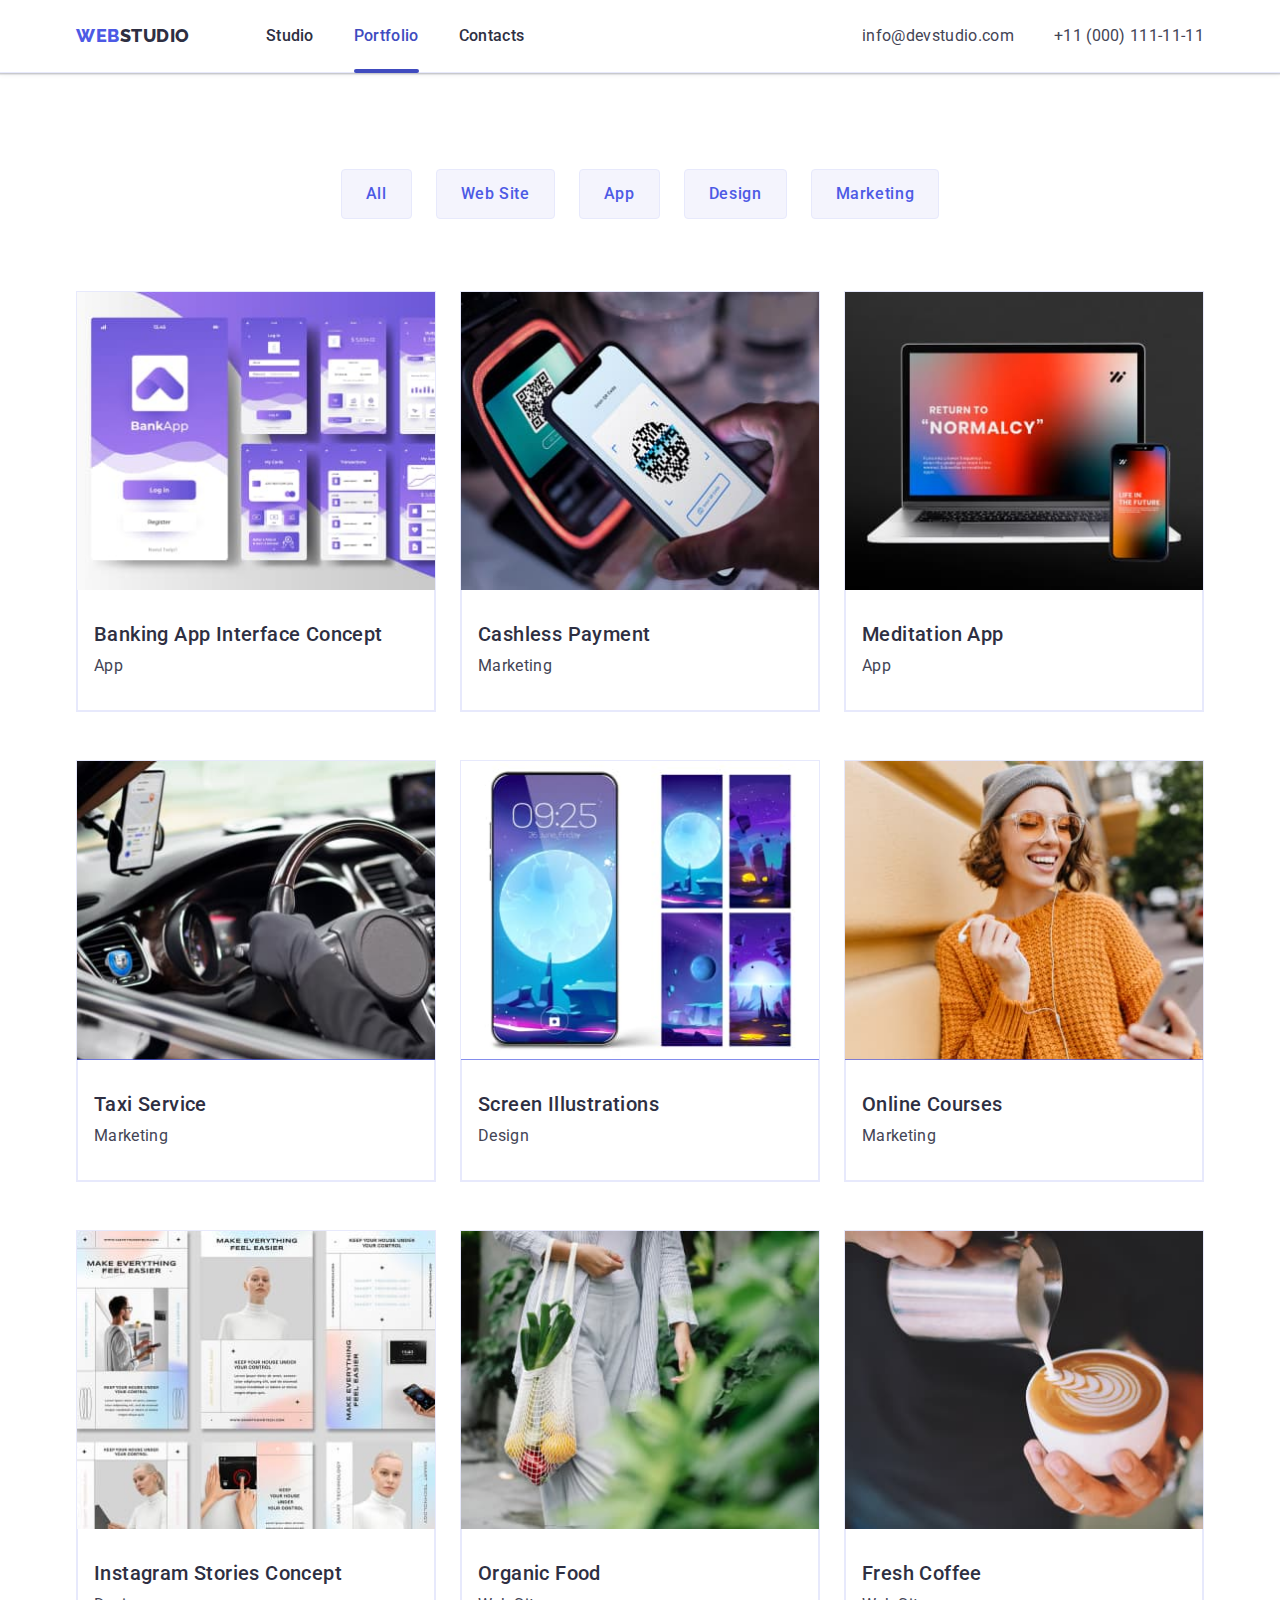
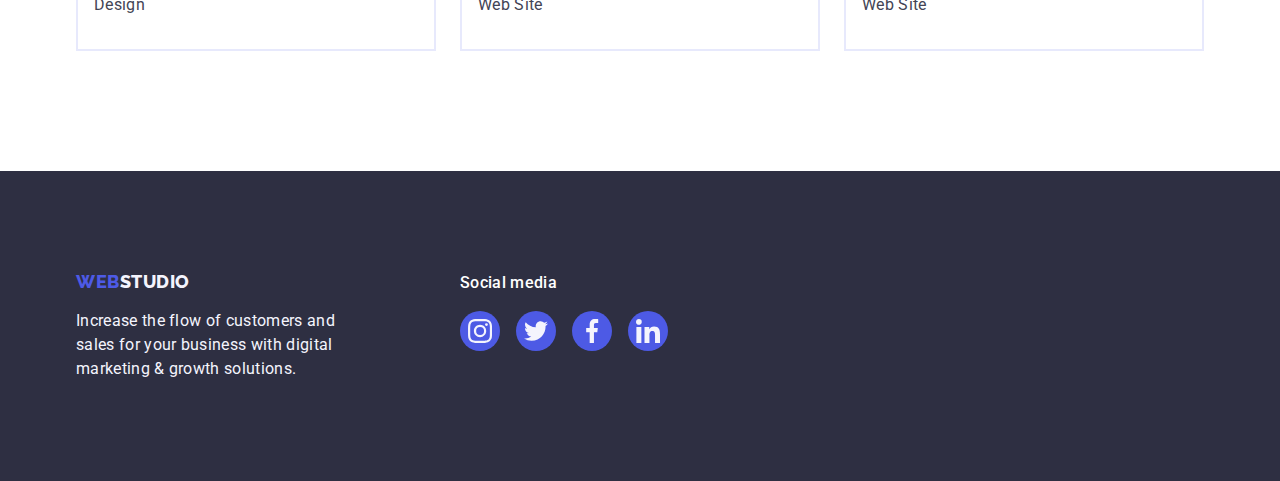
==== portfolio.html @ 05eec68a "Initial commit" ====
<!DOCTYPE html>
<html lang="en">
  <head>
    <meta charset="UTF-8" />
    <meta http-equiv="X-UA-Compatible" content="IE=edge" />
    <meta name="viewport" content="width=device-width, initial-scale=1.0" />
    <title>Document</title>
    <link rel="preconnect" href="https://fonts.googleapis.com" />
    <link rel="preconnect" href="https://fonts.gstatic.com" crossorigin />
    <link rel="preconnect" href="https://fonts.googleapis.com" />
    <link rel="preconnect" href="https://fonts.gstatic.com" crossorigin />
    <link
      href="https://fonts.googleapis.com/css2?family=Raleway:wght@800&family=Roboto:wght@400;500;700;900&display=swap"
      rel="stylesheet"
    />
    <link
      rel="stylesheet"
      href="https://cdnjs.cloudflare.com/ajax/libs/modern-normalize/2.0.0/modern-normalize.min.css"
      integrity="sha512-4xo8blKMVCiXpTaLzQSLSw3KFOVPWhm/TRtuPVc4WG6kUgjH6J03IBuG7JZPkcWMxJ5huwaBpOpnwYElP/m6wg=="
      crossorigin="anonymous"
      referrerpolicy="no-referrer"
    />
    <link rel="stylesheet" href="./css/styles.css" />
  </head>
  <body>
    <header class="header-border">
      <div class="container header-container">
        <nav class="header-navigation">
          <a class="link web" href="./index.html"
            >Web<span class="web-studio">Studio</span></a
          >
          <ul class="header-navigation-list list">
            <li class="navigation-list">
              <a href="./index.html" class="header-nav link">Studio</a>
            </li>
            <li class="navigation-list">
              <a href="./portfolio.html" class="header-nav link current"
                >Portfolio</a
              >
            </li>
            <li class="navigation-list">
              <a href="" class="header-nav link">Contacts</a>
            </li>
          </ul>
        </nav>
        <address class="adress">
          <ul class="header-navigation-adress list">
            <li>
              <a class="btn-adress link" href="mailto:info@devstudio.com"
                >info@devstudio.com
              </a>
            </li>
            <li>
              <a class="btn-adress link" href="tel:+110001111111"
                >+11 (000) 111-11-11</a
              >
            </li>
          </ul>
        </address>
      </div>
    </header>
    <main>
      <section class="section-portfolio-btn">
        <div class="container">
          <h1 class="visually-hidden">Portfolio</h1>
          <ul class="list portfolio-btn">
            <li>
              <button type="button" class="btn">All</button>
            </li>
            <li>
              <button type="button" class="btn">Web Site</button>
            </li>
            <li>
              <button type="button" class="btn">App</button>
            </li>
            <li>
              <button type="button" class="btn">Design</button>
            </li>
            <li>
              <button type="button" class="btn">Marketing</button>
            </li>
          </ul>
          <ul class="list portfolio-list">
            <li class="portfolio-item-list">
              <a href="#" class="link portfolio-link">
                <div class="overlay">
                  <img
                    src="./images/bankingapp.jpg"
                    alt="bankingapp"
                    width="360"
                    height="300"
                  />
                  <p class="overlay-text">
                    14 Stylish and User-Friendly App Design Concepts · Task
                    Manager App · Calorie Tracker App · Exotic Fruit Ecommerce
                    App · Cloud Storage App
                  </p>
                </div>
                <div class="portfolio-container">
                  <h2 class="rules-description">
                    Banking App Interface Concept
                  </h2>
                  <p class="rules-work">App</p>
                </div>
              </a>
            </li>
            <li class="portfolio-item-list">
              <a href="#" class="link portfolio-link">
                <div class="overlay">
                  <img
                    src="./images/payment.jpg"
                    alt="payment"
                    width="360"
                    height="300"
                  />
                  <p class="overlay-text">
                    14 Stylish and User-Friendly App Design Concepts · Task
                    Manager App · Calorie Tracker App · Exotic Fruit Ecommerce
                    App · Cloud Storage App
                  </p>
                </div>
                <div class="portfolio-container">
                  <h2 class="rules-description">Cashless Payment</h2>
                  <p class="rules-work">Marketing</p>
                </div></a
              >
            </li>
            <li class="portfolio-item-list">
              <a href="#" class="link portfolio-link">
                <div class="overlay">
                  <img
                    src="./images/Meditationapp.jpg"
                    alt="Meditation"
                    width="360"
                    height="300"
                  />
                  <p class="overlay-text">
                    14 Stylish and User-Friendly App Design Concepts · Task
                    Manager App · Calorie Tracker App · Exotic Fruit Ecommerce
                    App · Cloud Storage App
                  </p>
                </div>
                <div class="portfolio-container">
                  <h2 class="rules-description">Meditation App</h2>
                  <p class="rules-work">App</p>
                </div></a
              >
            </li>
            <li class="portfolio-item-list">
              <a href="#" class="link portfolio-link">
                <div class="overlay">
                  <img
                    src="./images/Taxi.jpg"
                    alt="TaxiService"
                    width="360"
                    height="300"
                  />
                  <p class="overlay-text">
                    14 Stylish and User-Friendly App Design Concepts · Task
                    Manager App · Calorie Tracker App · Exotic Fruit Ecommerce
                    App · Cloud Storage App
                  </p>
                </div>
                <div class="portfolio-container">
                  <h2 class="rules-description">Taxi Service</h2>
                  <p class="rules-work">Marketing</p>
                </div></a
              >
            </li>
            <li class="portfolio-item-list">
              <a href="#" class="link portfolio-link">
                <div class="overlay">
                  <img
                    src="./images/screen.jpg"
                    alt="screenillustration"
                    width="360"
                    height="300"
                  />
                  <p class="overlay-text">
                    14 Stylish and User-Friendly App Design Concepts · Task
                    Manager App · Calorie Tracker App · Exotic Fruit Ecommerce
                    App · Cloud Storage App
                  </p>
                </div>
                <div class="portfolio-container">
                  <h2 class="rules-description">Screen Illustrations</h2>
                  <p class="rules-work">Design</p>
                </div></a
              >
            </li>
            <li class="portfolio-item-list">
              <a href="#" class="link portfolio-link">
                <div class="overlay">
                  <img
                    src="./images/OnlineCourses.jpg"
                    alt="OnlineCourses"
                    width="360"
                    height="300"
                  />
                  <p class="overlay-text">
                    14 Stylish and User-Friendly App Design Concepts · Task
                    Manager App · Calorie Tracker App · Exotic Fruit Ecommerce
                    App · Cloud Storage App
                  </p>
                </div>
                <div class="portfolio-container">
                  <h2 class="rules-description">Online Courses</h2>
                  <p class="rules-work">Marketing</p>
                </div></a
              >
            </li>
            <li class="portfolio-item-list">
              <a href="#" class="link portfolio-link">
                <div class="overlay">
                  <img
                    src="./images/Instagram.jpg"
                    alt="Instagramstories"
                    width="360"
                    height="300"
                  />
                  <p class="overlay-text">
                    14 Stylish and User-Friendly App Design Concepts · Task
                    Manager App · Calorie Tracker App · Exotic Fruit Ecommerce
                    App · Cloud Storage App
                  </p>
                </div>
                <div class="portfolio-container">
                  <h2 class="rules-description">Instagram Stories Concept</h2>
                  <p class="rules-work">Design</p>
                </div></a
              >
            </li>
            <li class="portfolio-item-list">
              <a href="#" class="link portfolio-link">
                <div class="overlay">
                  <img
                    src="./images/organicfood.jpg"
                    alt="bankingapp"
                    width="360"
                    height="300"
                  />
                  <p class="overlay-text">
                    14 Stylish and User-Friendly App Design Concepts · Task
                    Manager App · Calorie Tracker App · Exotic Fruit Ecommerce
                    App · Cloud Storage App
                  </p>
                </div>
                <div class="portfolio-container">
                  <h2 class="rules-description">Organic Food</h2>
                  <p class="rules-work">Web Site</p>
                </div></a
              >
            </li>
            <li class="portfolio-item-list">
              <a href="#" class="link portfolio-link">
                <div class="overlay">
                  <img
                    src="./images/freshcofee.jpg"
                    alt="freshcofee"
                    width="360"
                    height="300"
                  />
                  <p class="overlay-text">
                    14 Stylish and User-Friendly App Design Concepts · Task
                    Manager App · Calorie Tracker App · Exotic Fruit Ecommerce
                    App · Cloud Storage App
                  </p>
                </div>
                <div class="portfolio-container">
                  <h2 class="rules-description">Fresh Coffee</h2>
                  <p class="rules-work">Web Site</p>
                </div>
              </a>
            </li>
          </ul>
        </div>
      </section>
    </main>
    <footer class="footer">
      <div class="container footer-container">
        <div class="footer-studio-flex">
          <a href="./index.html" class="link web-footer"
            >Web<span class="web-studio-footer">Studio</span>
          </a>
          <p class="footer-text">
            Increase the flow of customers and sales for your business with
            digital marketing & growth solutions.
          </p>
        </div>
        <div class="footer-social-links">
          <p class="footer-social-media">Social media</p>
          <ul class="list footer-social-list">
            <li class="footer-social-item">
              <a href="" class="svg-link">
                <svg class="social-link" width="24" height="24">
                  <use href="./images/icons.svg#icon-instagram-2"></use>
                </svg>
              </a>
            </li>
            <li class="footer-social-item">
              <a href="" class="svg-link">
                <svg class="social-link" width="24" height="24">
                  <use href="./images/icons.svg#icon-twitter-1"></use>
                </svg>
              </a>
            </li>
            <li class="footer-social-item">
              <a href="" class="svg-link">
                <svg class="social-link" width="24" height="24">
                  <use href="./images/icons.svg#icon-facebook-1"></use>
                </svg>
              </a>
            </li>
            <li class="footer-social-item">
              <a href="" class="svg-link">
                <svg class="social-link" width="24" height="24">
                  <use href="./images/icons.svg#icon-linkedin-1"></use>
                </svg>
              </a>
            </li>
          </ul>
        </div>
      </div>
    </footer>
  </body>
</html>
---- css/styles.css ----
/* Variables */
:root {
--primary-blue: #4D5AE5;
--pressed-blue: #404BBF;
--overlay-dark:#2E2F42;
--success-message:#31D0AA;
--main-text:#434455;
--secondary-text:#8E8F99;
--accent-color:#E7E9FC;
--background-lite:#F4F4FD;
--hero-background:#2E2F42;
--white-background:#FFFFFF;
--modal-background:#FCFCFC;
--btn-color:rgba(0, 0, 0, 0.15);
--text-shadow:rgba(0, 0, 0, 0.25);
--box-shadow:rgba(46, 47, 66, 0.08), 0px 1px 1px 0px rgba(46, 47, 66, 0.16), 0px 1px 6px 0px rgba(46, 47, 66, 0.08);
}
/* Base styles */
*,
*::before,
*::after {
  box-sizing: border-box;
}
ul,
ol {
  padding: 0;
}
body,
h1,
h2,
h3,
h4,
p,
ul,
ol,
li,
figure,
figcaption,
blockquote,
dl,
dd {
  margin: 0;
}
body {
	font-family: "Roboto", sans-serif;
	color: var(--main-text);
	background-color: var(--white-background);
}
address {
	font-style: normal;
}
a {
		text-decoration: none;
		color: currentColor;
	}
img {
	display: block;
	max-width: 100%;
	height: auto;
}
	/* components-style */
.visually-hidden {
		position: absolute;
		width: 1px;
		height: 1px;
		margin: -1px;
		border: 0;
		padding: 0;
		white-space: nowrap;
		clip-path: inset(100%);
		clip: rect(0 0 0 0);
		overflow: hidden;
		}
.container {
	width: 1158px;
	padding: 0 15px;
	margin: 0 auto;
}
.section {
	padding: 120px 0;
}
.section-portfolio-btn {
	padding: 96px 0 120px 0;
}
.portfolio-btn {
	display: flex;
	gap: 24px;
	flex-wrap: wrap;
text-align: center;
justify-content: center;
	margin-bottom: 72px;
	
}
.btn {
	background-color: var(--background-lite);
	color: var(--primary-blue);
	font-family: "Roboto", sans-serif;
	font-size: 16px;
	font-weight: 500;
	line-height: 1.5;
	letter-spacing: 0.04em;
	cursor: pointer;
	display: block;
	padding: 12px 24px;
	border-radius: 4px;
	border: 1px solid var(--accent-color);
	transition: color 250ms cubic-bezier(0.4, 0, 0.2, 1), background-color 250ms cubic-bezier(0.4, 0, 0.2, 1), border-color 250ms cubic-bezier(0.4, 0, 0.2, 1), box-shadow 250ms cubic-bezier(0.4, 0, 0.2, 1); 
	
}
.btn:hover,
.btn:focus {
	background-color: var(--pressed-blue);
	color: var(--white-background);
	border: 1px solid transparent ;
box-shadow: 0px 2px 2px 0px rgba(0, 0, 0, 0.12), 0px 2px 1px 0px rgba(0, 0, 0, 0.08), 0px 3px 1px 0px rgba(0, 0, 0, 0.10);
	}

.btn-adress {
	font-size: 16px;
	line-height: 1.5;
	font-weight: 400;
	letter-spacing: 0.02em;
	transition: color 250ms cubic-bezier(0.4, 0, 0.2, 1); 
}
.btn-adress:hover,
.btn-adress:focus {
	color: var(--pressed-blue);
}
.list {
list-style: none;
}
.link {
	text-decoration: none;
}

/*	HEADER */
.header-border {
	border-bottom: 1px solid var(--accent-color);
	box-shadow: 0px 2px 1px rgba(46, 47, 66, 0.08), 0px 1px 1px rgba(46, 47, 66, 0.16), 0px 1px 6px rgba(46, 47, 66, 0.08);
}
.header-container {
	display: flex;
	align-items: center;
}
.web {
color: var(--primary-blue);
font-family: "Raleway",sans-serif;
font-weight: 800;
font-size: 18px;
line-height: 1.17;
letter-spacing: 0.03em;
text-transform: uppercase;
display: flex;
align-items: center;
margin-left: auto;
margin-right: 76px;
}
.web-studio {
color: var(--overlay-dark);
}
.header-navigation {
	display: flex;
	align-items: center;
}
.adress {
	margin-left: auto;
}
.header-navigation-adress {
	display: flex;
	gap: 40px;
	transition: color 250ms cubic-bezier(0.4, 0, 0.2, 1); 
	
}
.header-navigation-list {
	display: flex;
	margin-left: auto;
	gap: 40px;
}

.header-nav {
	display: block;
	padding: 24px 0;
	color:var(--overlay-dark);
	font-size: 16px;
	font-weight: 500;
	line-height: 1.5; 
	letter-spacing: 0.02em;
	position: relative;
	transition: color 250ms cubic-bezier(0.4, 0, 0.2, 1);
}
.header-nav:hover,
.header-nav:focus {
	color: var(--pressed-blue);
}
.navigation-list {
	position: relative;
}
.current {
	color: var(--pressed-blue);
}
.current::after {
  content: "";
  background-color: var(--pressed-blue);
  width: 100%;
  height: 4px;
  border-radius: 2px;
  display: block;
  position: absolute;
  bottom: -1px;
}

/*	BODY */
.heero {
padding: 188px 0;
margin: 0 auto;
display: flex;
max-width: 1440px;
border-color: rgba(46, 47, 66, 0.70);
background-image: linear-gradient(
      rgba(46, 47, 66, 0.70),
      rgba(46, 47, 66, 0.70)
    ),
url(../images/background-image.jpg);
background-repeat: no-repeat;
background-size: cover;
background-position: center;
}
.heero-text {
	color: var(--white-background);
	text-align: center;
	font-size: 56px;
	font-weight: 700;
	line-height: 1.07;
	letter-spacing: 0.02em;
	max-width: 496px;
	margin-top: 0;
	margin-bottom: 48px;
	margin-left: auto;
	margin-right: auto;
}
.btn-heero {
	background-color: var(--primary-blue);
	color: var(--white-background);
	font-family: "Roboto", sans-serif;
	font-size: 16px;
	font-weight: 500;
	line-height: 1.5;
	letter-spacing: 0.04em;
	cursor: pointer;
	padding: 16px 32px;
	border-radius: 4px;
	box-shadow: 0px 4px 4px 0px var(--btn-color);
	display: block;
	margin: 0 auto;
	min-width: 169px;
	height: 56px;
	border: none;
	transition: background-color 250ms cubic-bezier(0.4, 0, 0.2, 1);
	
}
.btn-heero:hover,
.btn-heero:focus {
	background-color: var(--pressed-blue);
}
.description {
	background-color: var(--white-background);
}
.rules-main-list {
	display: flex;
	gap: 24px;
	margin: 0 auto;
}
.rules-list {
	width: calc((100% - 3*24px)/4);
}
.rules-list-svg {
	display: flex;
	justify-content: center;
	align-items: center;
	background-color: var(--background-lite);
	width: 264px;
	height: 112px;
	border-radius: 4px;
	margin-bottom: 8px;
}

.description-main {
color: var(--overlay-dark);
font-size: 20px;
font-weight: 500;
line-height: 1.2;
letter-spacing: 0.02em;
margin-bottom: 8px;
}
.description-secondary {
line-height: 1.5;
letter-spacing: 0.02em;
text-shadow: 0px 4px 4px 0px var(--text-shadow);

}
.presentation {
	padding-top: 0;
	color: var(--hero-background);
	font-size: 36px;
	font-weight: 700;
	line-height: 1.11;
	letter-spacing: 0.02em;
	
}
.products {
	font-size: 36px;
	line-height: 1.11;
	text-align: center;
	letter-spacing: 0.02em;
	text-transform: capitalize;
	margin-bottom: 72px;
}
.products-list {
	display: flex;
	flex-wrap: wrap;
	gap:24px;
	
}
.team {
	background-color: var(--background-lite);
}
.team-mainlist {
	display: flex;
	flex-wrap: wrap;
	gap: 24px;
}
.team-list {
	background-color: var(--white-background);
	width: calc((100% - 3*24px)/4);
	color: var(--box-shadow);
	border-radius: 0px 0px 4px 4px;
	border-radius: 0px 0px 4px 4px;
box-shadow: 0px 2px 1px 0px rgba(46, 47, 66, 0.08), 0px 1px 1px 0px rgba(46, 47, 66, 0.16), 0px 1px 6px 0px rgba(46, 47, 66, 0.08);
}
.team-our {
	font-size: 36px;
	line-height: 1.11;
	text-align: center;
	letter-spacing: 0.02em;
	text-transform: capitalize;
	color: var(--overlay-dark);
	margin-bottom: 72px;
}
.container-team {
	padding: 32px 0;

}
.team-names {
	color: var(--hero-background);
	font-size: 20px;
	font-weight: 500;
	line-height: 1.2;
	letter-spacing: 0.02em;
	text-align: center;
	margin-bottom: 8px;
}
.team-professions {
	font-size: 16px;
	font-weight: 400;
	line-height: 1.5;
	letter-spacing: 0.02em;
	text-align: center;
	margin-bottom: 8px;
}
.social-list {
	display: flex;
	justify-content: center;
	gap: 24px;
}
.social-item {
	width: 40px;
	height: 40px;
	
	
}

.svg-link {
	width: 100%;
	height: 100%;
	background-color:var(--primary-blue);
	border-radius: 50%;
	display: flex;
	align-items: center;
	justify-content: center;
	transition: background-color 250ms cubic-bezier(0.4, 0, 0.2, 1);
}
.social-link {
 fill: var(--background-lite);
  transition: fill 250ms cubic-bezier(0.4, 0, 0.2, 1);
}
.svg-link:hover,
.svg-link:focus {
  background-color: var(--pressed-blue);
}
.svg-link:hover .social-link,
.svg-link:focus .social-link {
  fill: var(--background-lite);
}
.customers {
	text-align: center;
	margin-bottom: 72px;
	font-weight: 700;
  font-size: 36px;
  line-height: 1.11;
  letter-spacing: 0.02em;
  color: var(--hero-background);
}
.customers-list {
	display: flex;
	justify-content: center;
	gap: 24px;
	transition: border-color 250ms cubic-bezier(0.4, 0, 0.2, 1);
	transition: color 250ms cubic-bezier(0.4, 0, 0.2, 1);
}
.customers-item {
	width: 168px;
	height: 88px;
	background-position: center;
	background-repeat: no-repeat;
	background-size: 104px 56px;
}
.customers-link-svg {
	width: 100%;
	height: 100%;
	display: flex;
	align-items: center;
	justify-content: center;
	color: var(--secondary-text);
	border: 1px solid var(--secondary-text);
	border-radius: 4px;
	transition: border-color 250ms cubic-bezier(0.4, 0, 0.2, 1), color 250ms cubic-bezier(0.4, 0, 0.2, 1); 
}
.customers-svg {
	fill: currentColor;
	transition: fill 250ms cubic-bezier(0.4, 0, 0.2, 1);
}
.customers-link-svg:hover,
.customers-link-svg:focus {
	color: var(--pressed-blue);
	border-color: var(--pressed-blue);
}
.customers-link-svg:hover .customers-svg,
.customers-link-svg:focus .customers-svg {
	fill: var(--pressed-blue);
}
/* Portfolio-body */
.rules-description {
	color: var(--hero-background);
	font-size: 20px;
	font-weight: 500;
	line-height: 1.2;
	letter-spacing: 0.02em;
	margin-bottom: 8px;
}
.rules-work	{
	font-size: 16px;
	font-weight: 400;
	line-height: 1.5;
	letter-spacing: 0.02em;
	
}
.portfolio-list{
	display: flex;
	flex-wrap: wrap;
	gap: 48px 24px;
}
.portfolio-item-list {
	display: block;
	background-color: var(--white-background);
	width: calc((100% - 48px) / 3);
	border: 1px solid var(--accent-color);
}
.portfolio-item-list:hover,
.portfolio-item-list:focus {
	box-shadow: 0px 1px 6px rgba(46, 47, 66, 0.08), 0px 1px 1px rgba(46, 47, 66, 0.16), 0px 2px 1px rgba(46, 47, 66, 0.08);

}
.portfolio-link {
	display: block;
	transition: box-shadow 250ms cubic-bezier(0.4, 0, 0.2, 1);
}
.portfolio-link:hover,
.portfolio-link:focus {
	box-shadow: 0px 1px 6px rgba(46, 47, 66, 0.08), 0px 1px 1px rgba(46, 47, 66, 0.16), 0px 2px 1px rgba(46, 47, 66, 0.08);
}
.overlay {
	display: block;
	position: relative;
	overflow: hidden;
}
.overlay-text{
	position: absolute;
	opacity: 1;
	width: 100%;
	height: 100%;
	padding: 40px 32px;
	display: flex;
	justify-content: center;
	align-items: center;
	color: var(--background-lite);
	background-color: var(--primary-blue);
	top: 0;
	left: 0;
	transition: transform 250ms cubic-bezier(0.4, 0, 0.2, 1);
	transform: translateY(100%);
	font-family: Roboto;
	font-size: 16px;
	line-height: 1.5;
	letter-spacing: 0.02em;
}
.portfolio-item-list:hover .overlay-text,
.link:focus .overlay-text {
	transform: translateY(0);
 }
.portfolio-container {
	padding: 32px 16px;
	border: 1px solid var(--accent-color);
	border-top: none;
}
/*	FOOTER */

.footer {
	display: flex;
	background-color: #2E2F42;
	font-size: 16px;
	font-weight: 400;
	line-height: 1.5;
	letter-spacing: 0.02em;
	padding: 100px 0;
}
.footer-container {
	display: flex;
	align-items: baseline;
}
.footer-studio-flex {
	margin-right: 120px;
}
.web-footer {
color: var(--primary-blue);
font-family: "Raleway",sans-serif;
font-weight: 800;
font-size: 18px;
line-height: 1.17;
letter-spacing: 0.03em;
display: inline-block;
text-transform: uppercase;
margin-bottom: 16px;
}
.web-studio-footer {
	color: var(--background-lite);
	font-family: Raleway;
	font-weight: 800;
	font-size: 18px;
	line-height: 1.16;
	letter-spacing: 0.03em;
	text-transform: uppercase;
	}
	.footer-text {
		color: var(--background-lite);
		font-size: 16px;
		font-weight: 400;
		line-height: 1.5;
		letter-spacing: 0.02em;
		max-width: 264px;
		
	}
	.footer-social-list {
		display: flex;
		gap: 16px;
	}
	.footer-social-media {
		color: var(--white-background);
		font-size: 16px;
		font-weight: 500;
		line-height: 1.5;
		letter-spacing: 0.02em;
		margin-bottom: 16px;
	}
	.footer-social-item {
		width: 40px;
		height: 40px;
	}
	.footer-social-item .svg-link:hover,
	.footer-social-item .svg-link:focus {
	  background-color: #31D0AA;
	}
	
	/* ===MODAL ==== */
	.backdrop {
		position: fixed;
		top: 0;
		left: 0;
		width: 100%;
		height: 100%;
		background-color: rgba(46, 47, 66, 0.4);
		opacity: 1;
		transition: opacity 250ms cubic-bezier(0.4, 0, 0.2, 1),
		  visibility 250ms cubic-bezier(0.4, 0, 0.2, 1);
	 }
	.modal {
		position: absolute;
		top: 50%;
		left: 50%;
		transform: translate(-50%, -50%) scale(1);
  		transition: transform 250ms cubic-bezier(0.4, 0, 0.2, 1);
		width: 408px;
		min-height: 584px;
		border-radius: 4px;
		background: var(--modal-background);
		box-shadow: 0px 2px 1px 0px rgba(0, 0, 0, 0.20), 0px 1px 3px 0px rgba(0, 0, 0, 0.12), 0px 1px 1px 0px rgba(0, 0, 0, 0.14);

	}
	.modal-close-btn {
		position: absolute;
		top: 24px;
		right: 24px;
		display: flex;
		justify-content: center;
  		align-items: center;
  		width: 24px;
  		height: 24px;
		border-radius: 50%;
		border: 1px solid rgba(0, 0, 0, 0.1);
		background-color: var(--accent-color);
		padding: 0;
		cursor: pointer;
		transition: background-color 250ms cubic-bezier(0.4, 0, 0.2, 1), border 250ms cubic-bezier(0.4, 0, 0.2, 1);
	}
	.modal-close-btn:hover,
	.modal-close-btn:focus {
		fill: var(--white-background);
		background-color: var(--pressed-blue);
		border: none;
	}
	.is-hidden {
		opacity: 0;
		visibility: hidden;
		pointer-events: none;
	}
	.backdrop.is-hidden .modal {
		transform: translate(-50%, -50%) scale(0.5);
	 }
	 .svg-modal {
		transition: fill 250ms cubic-bezier(0.4, 0, 0.2, 1);
	 }
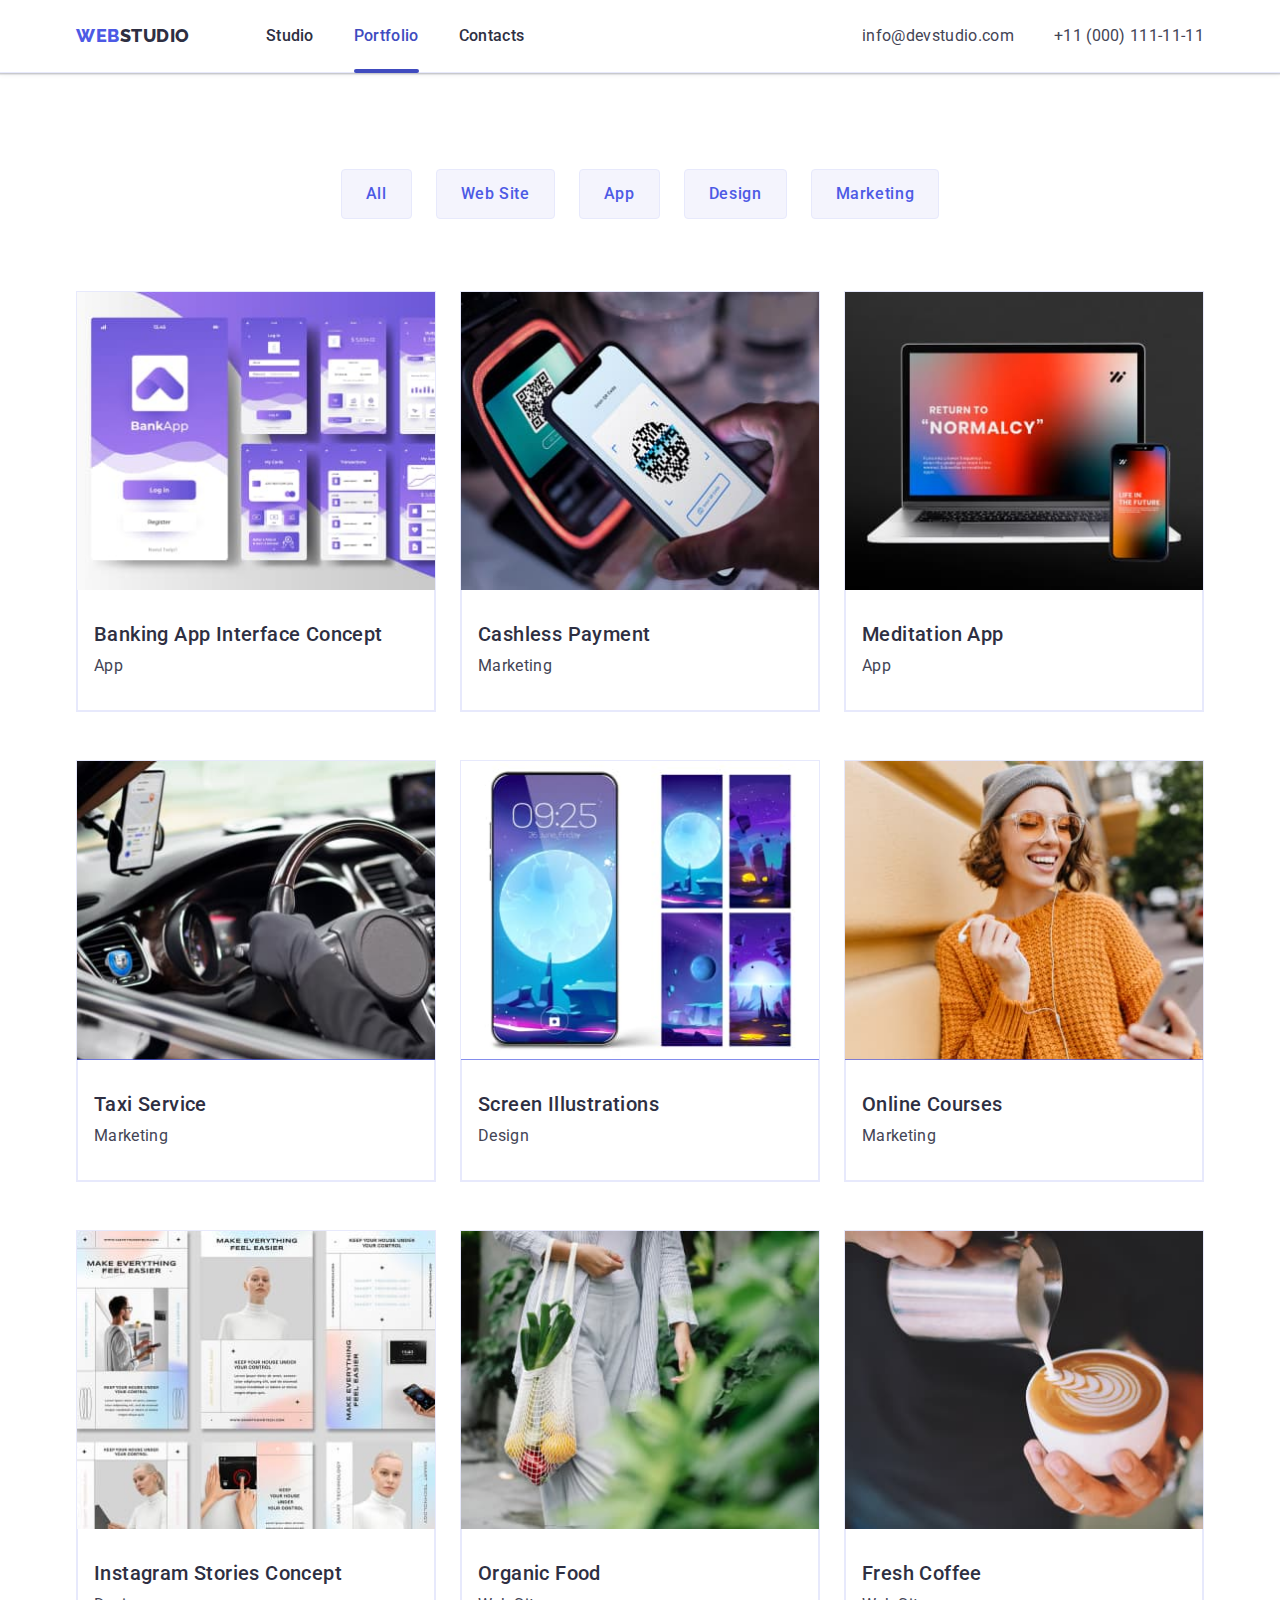
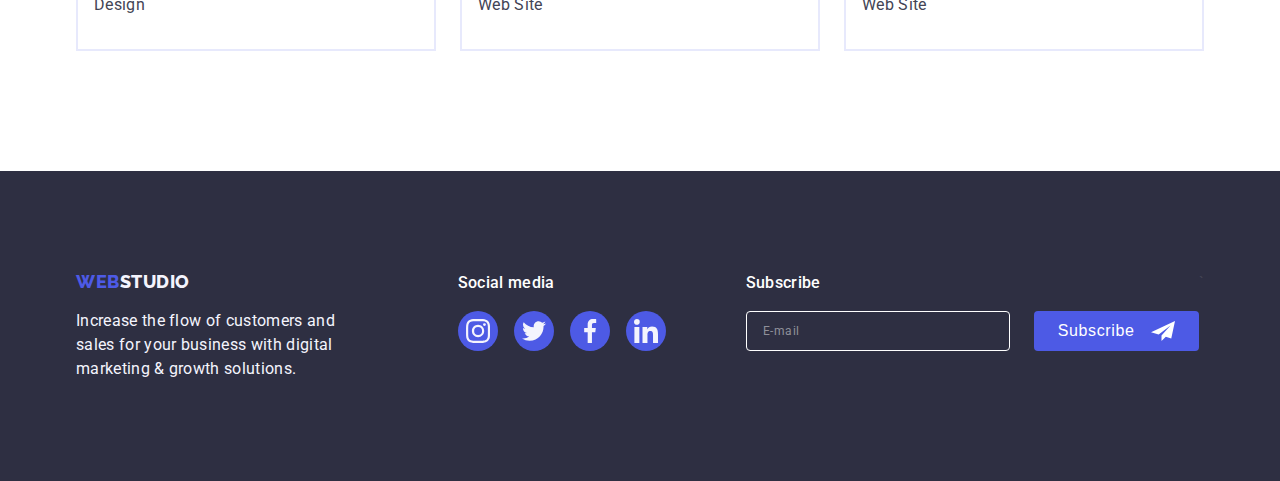
==== commit 82591545: "footer-btn" ====
--- a/portfolio.html
+++ b/portfolio.html
@@ -320,6 +320,24 @@
             </li>
           </ul>
         </div>
+        <form class="footer__email">
+          <label
+            ><span class="footer__label">Subscribe</span>
+            <input
+              type="email"
+              name="email"
+              placeholder="E-mail"
+              class="input"
+            />
+          </label>
+          <button type="submit" class="label-btn" data-modal-open>
+            Subscribe
+            <svg class="label-btn-svg" width="24" height="24">
+              <use href="./images/icons.svg#icon-Frame"></use>
+            </svg>
+          </button>
+        </form>
+        `
       </div>
     </footer>
   </body>
--- a/css/styles.css
+++ b/css/styles.css
@@ -648,4 +648,176 @@
 	 .svg-modal {
 		transition: fill 250ms cubic-bezier(0.4, 0, 0.2, 1);
 	 }
-	+	/* ================================== MODAL FORM ============================ */
+	.modal-paragraph {
+		text-align: center;
+		margin-bottom: 16px;
+		font-size: 16px;
+		font-weight: 500;
+		line-height: 1.5;
+		letter-spacing: 0.02em;
+		color: var(--overlay-dark);
+		margin-top: 72px;
+	}
+	.modal-form {
+		margin: 0 auto;
+		width: 360px;
+		height: auto;
+		
+	}
+	.modal-label {
+		font-size: 12px;
+		line-height: 1.17;
+		letter-spacing: 0.01em;
+		color: var(--overlay-dark);
+	}
+	.modal-text {
+		display: block;
+		margin-top: 8px;
+		margin-bottom: 4px;
+		color: var(--secondary-text);
+		
+	}
+	.modal-input-svg {
+		position: relative;
+	}
+	.modal-input {
+		width: 100%;
+		height: 40px;
+		border: 1px solid rgba(33, 33, 33, 0.2);
+		border-radius: 4px;
+		cursor: pointer;
+		padding-left: 42px;
+		padding-top: 12px;
+		padding-bottom: 12px;
+		outline: none;
+		transition: border-color 250ms cubic-bezier(0.4, 0, 0.2, 1);
+		&:hover,
+		&:focus {
+		  border-color: var(--primary-blue);
+		}
+		&:hover + .svg-form,
+		&:focus + .svg-form {
+		  fill: var(--primary-blue);
+		}
+	 }
+	.svg-form {
+		position: absolute;
+		top: 50%;
+		transform: translateY(-50%);
+		left: 16px;
+		transition: fill 250ms cubic-bezier(0.4, 0, 0.2, 1);
+	}
+	.textarea {
+		resize: none;
+		width: 100%;
+		height: 120px;
+		border: 1px solid var(--secondary-text);
+		box-sizing: border-box;
+		border-radius: 4px;
+		padding: 8px 16px;
+		margin-bottom: 20px;
+	 }
+	 ::placeholder {
+		font-family: Roboto;
+		font-size: 12px;
+		line-height: 1.17;
+		letter-spacing: 0.04em;
+		font-style: normal;
+		color: var(--secondary-text, rgba(46, 47, 66, 0.40));
+	 }
+	.checkbox {
+		color: var(--secondary-text);
+		font-size: 12px;
+		line-height: 1.17;
+		letter-spacing: 0.04em;
+		display: flex;
+		justify-content: center;
+		align-items: center;
+		margin-bottom: 24px;
+	}
+	.input-checkbox {
+	}
+	/* .check-box {
+		width: 16px;
+		height: 16px;
+	} */
+	.span-modal {
+		margin-left: 8px;
+	}
+	.checkbox-link {
+		color: var(--primary-blue);
+		text-decoration: underline;
+	}
+	.modal-label-btn {
+		display: block;
+		margin: 0 auto;
+		width: 169px;
+		height: 56px;
+		background-color: var(--primary-blue);
+		color: var(--white-background);
+		font-size: 16px;
+		font-weight: 500;
+		line-height: 1.5;
+		letter-spacing: 0.04em;
+		box-shadow: 0px 4px 4px rgba(0, 0, 0, 0.15);
+		border: none;
+		border-radius: 4px;
+		cursor: pointer;
+	}
+	.footer__email {
+		width: 453px;
+		display: flex;
+		align-items: end;
+		margin-left: 80px;
+	}
+	.footer__label {
+		display: flex;
+		font-size: 16px;
+		font-weight: 500;
+		line-height: 1.5;
+		letter-spacing: 0.02em;
+		color: var(--white-background);
+		margin-bottom: 16px;
+	}
+	.input {
+		width: 264px;
+		height: 40px;
+		display: flex;
+		padding-left: 16px;
+		padding-top: 8px;
+		padding-bottom: 8px;
+		border: 1px solid var(--white-background);
+		border-radius: 4px;
+		background-color: var(--hero-background);
+		font-size: 12px;
+		line-height: 2;
+		letter-spacing: 0.04em;	
+		color: var(--white-background);
+		
+	}
+	.label-btn {
+		display: flex;
+		justify-content: center;
+		align-items: center;
+		border-radius: 4px;
+		width: 165px;
+		height: 40px;
+		background-color: var(--primary-blue);
+		font-size: 16px;
+		font-weight: 500;
+		line-height: 1.5;
+		letter-spacing: 0.04em;
+		color: var(--white-background);
+		margin-left: 24px;
+		cursor: pointer;
+		border: none;
+	}
+	.label-btn-svg {
+		margin-left: 16px;
+ 		 fill: var(--white-background);
+	}
+	.label-btn:hover,
+	.label-btn:focus {
+		background-color: var(--pressed-blue);
+	}	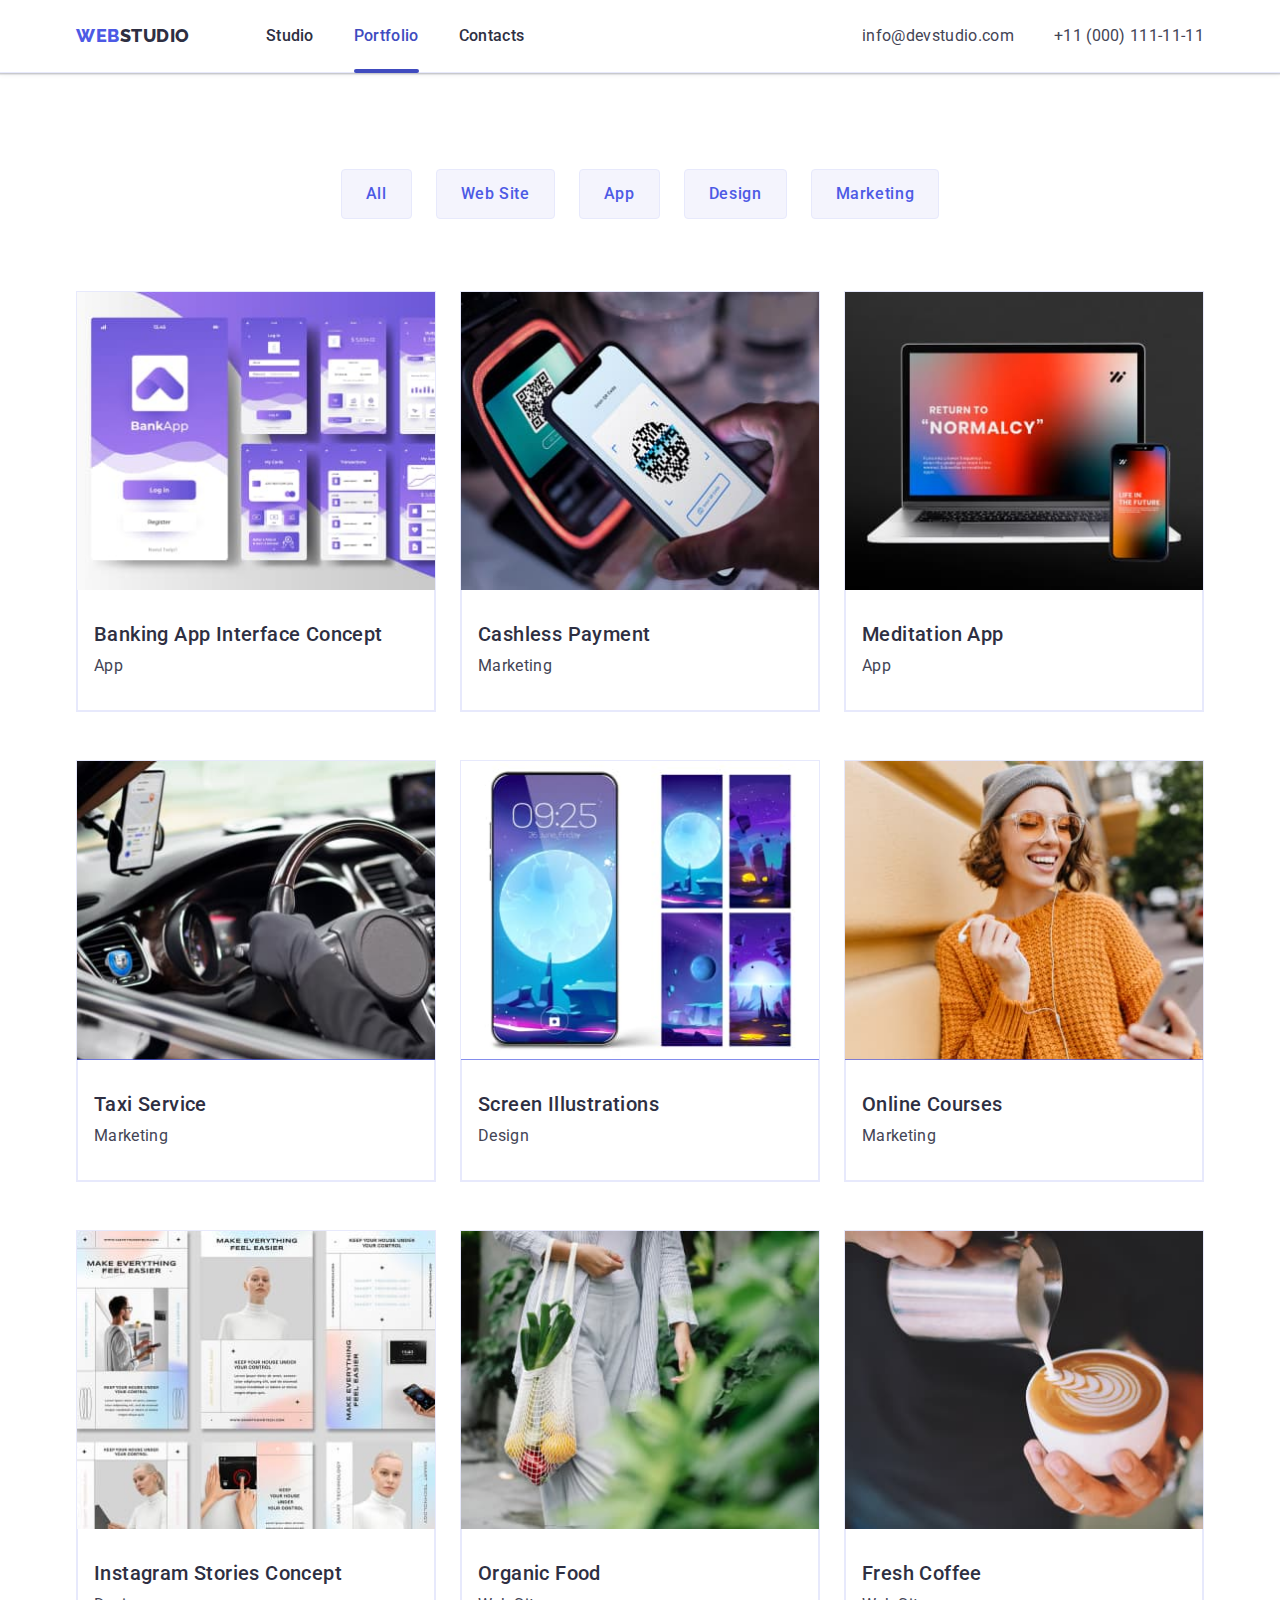
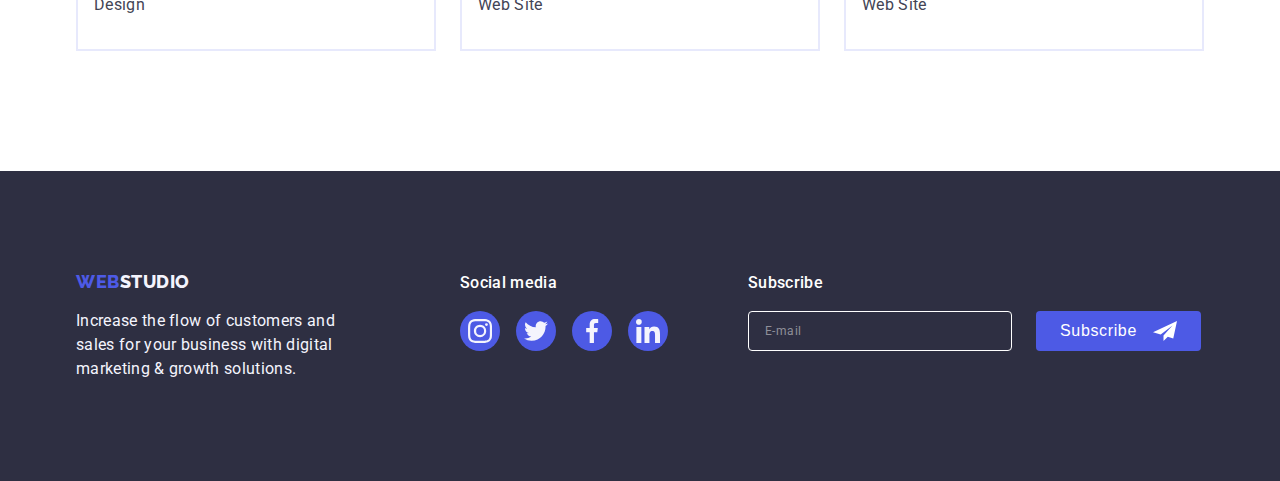
==== commit a3565bf8: "1" ====
--- a/portfolio.html
+++ b/portfolio.html
@@ -320,24 +320,25 @@
             </li>
           </ul>
         </div>
-        <form class="footer__email">
-          <label
-            ><span class="footer__label">Subscribe</span>
-            <input
-              type="email"
-              name="email"
-              placeholder="E-mail"
-              class="input"
-            />
-          </label>
-          <button type="submit" class="label-btn" data-modal-open>
-            Subscribe
-            <svg class="label-btn-svg" width="24" height="24">
-              <use href="./images/icons.svg#icon-Frame"></use>
-            </svg>
-          </button>
-        </form>
-        `
+        <div class="footer_div">
+          <form class="footer__email">
+            <label
+              ><p class="footer__label">Subscribe</p>
+              <input
+                type="email"
+                name="email"
+                placeholder="E-mail"
+                class="input"
+              />
+            </label>
+            <button type="submit" class="label-btn" data-modal-open>
+              Subscribe
+              <svg class="label-btn-svg" width="24" height="24">
+                <use href="./images/icons.svg#icon-Frame"></use>
+              </svg>
+            </button>
+          </form>
+        </div>
       </div>
     </footer>
   </body>
--- a/css/styles.css
+++ b/css/styles.css
@@ -606,6 +606,7 @@
 		position: absolute;
 		top: 50%;
 		left: 50%;
+		padding: 72px 24px 24px 24px;
 		transform: translate(-50%, -50%) scale(1);
   		transition: transform 250ms cubic-bezier(0.4, 0, 0.2, 1);
 		width: 408px;
@@ -657,7 +658,6 @@
 		line-height: 1.5;
 		letter-spacing: 0.02em;
 		color: var(--overlay-dark);
-		margin-top: 72px;
 	}
 	.modal-form {
 		margin: 0 auto;
@@ -812,6 +812,7 @@
 		margin-left: 24px;
 		cursor: pointer;
 		border: none;
+		transition: transform 250ms cubic-bezier(0.4, 0, 0.2, 1);
 	}
 	.label-btn-svg {
 		margin-left: 16px;
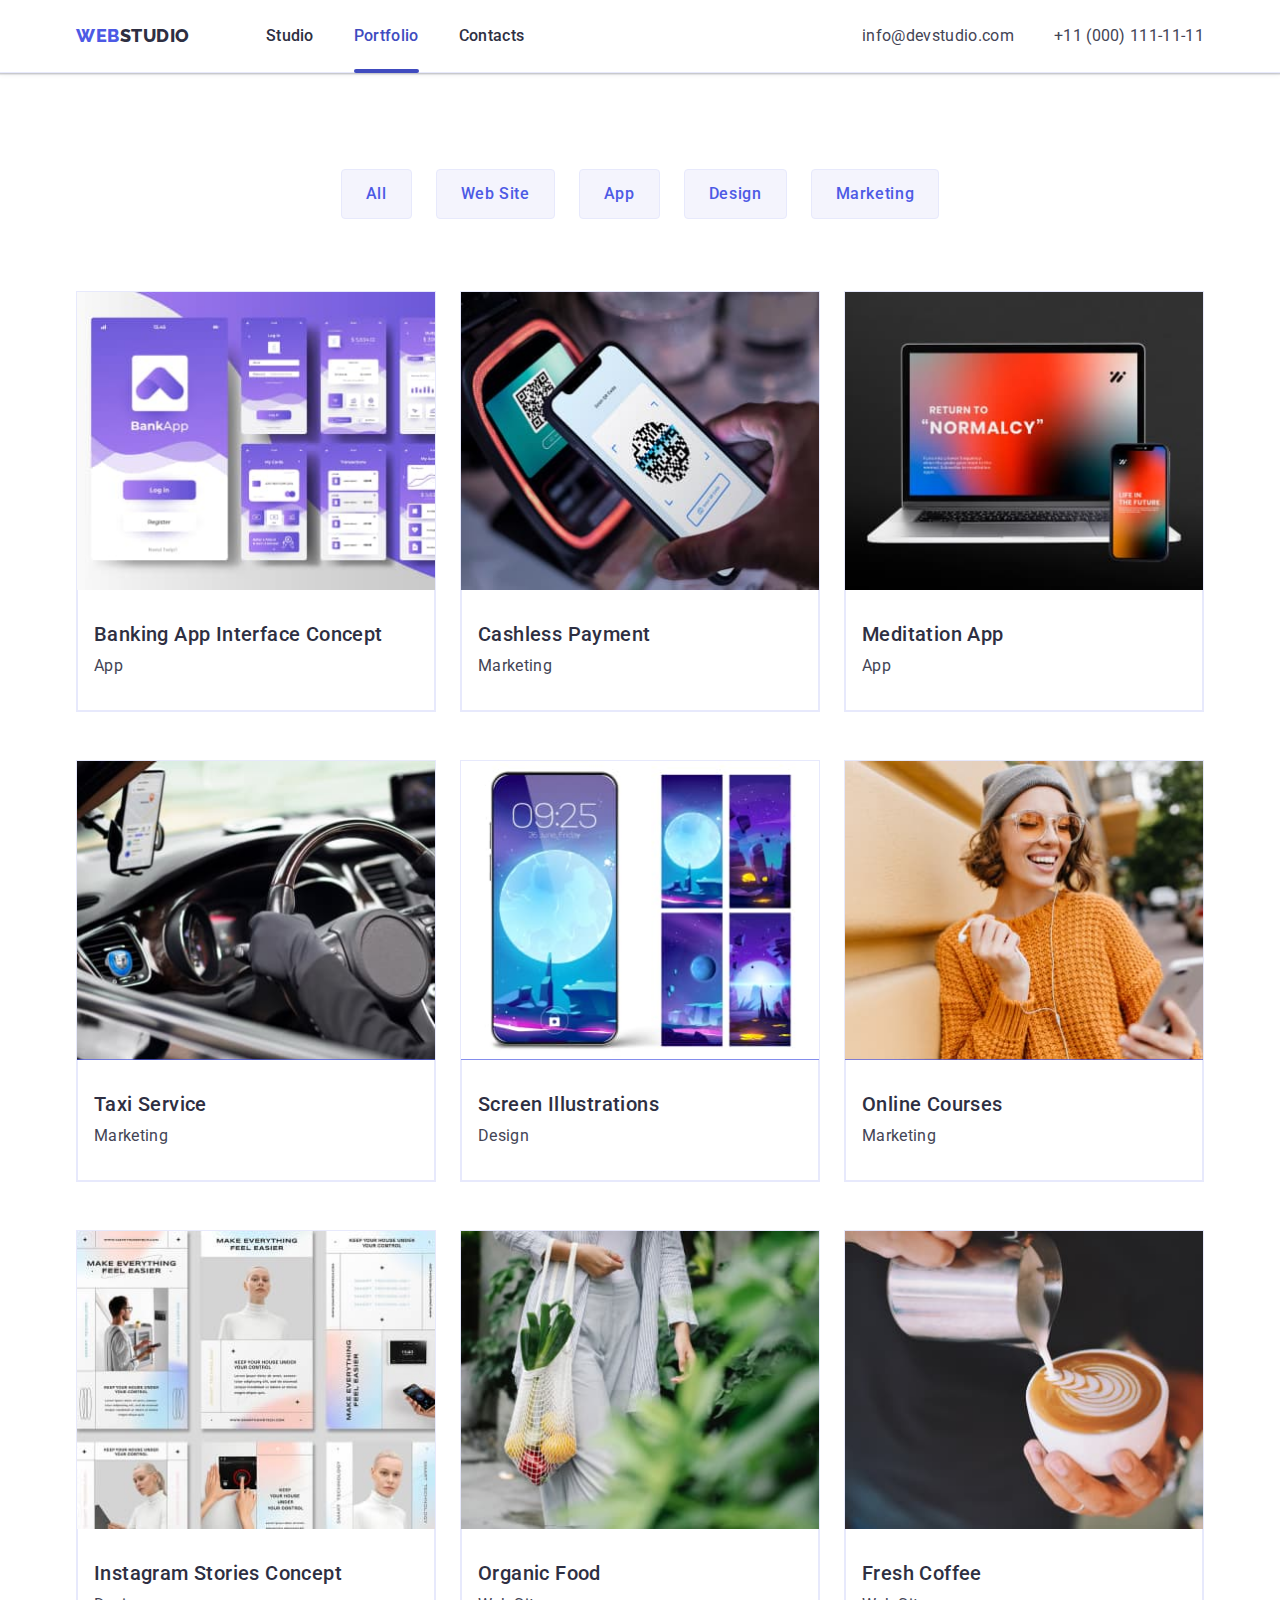
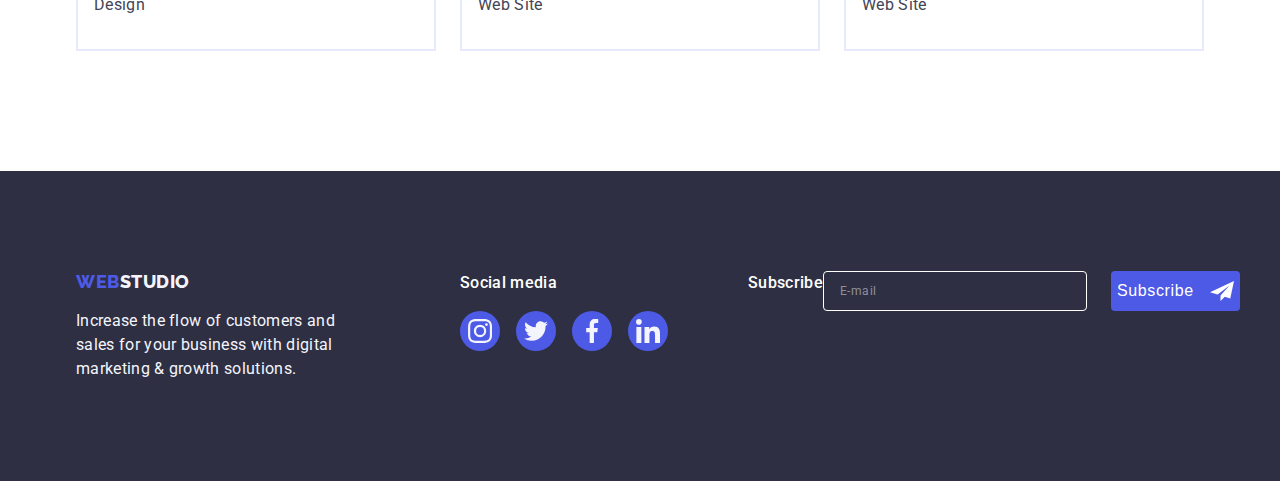
==== commit 6a7695d3: "12" ====
--- a/portfolio.html
+++ b/portfolio.html
@@ -320,10 +320,10 @@
             </li>
           </ul>
         </div>
-        <div class="footer_div">
+        <div class="footer-div">
           <form class="footer__email">
-            <label
-              ><p class="footer__label">Subscribe</p>
+            <p class="footer__label">Subscribe</p>
+            <label>
               <input
                 type="email"
                 name="email"
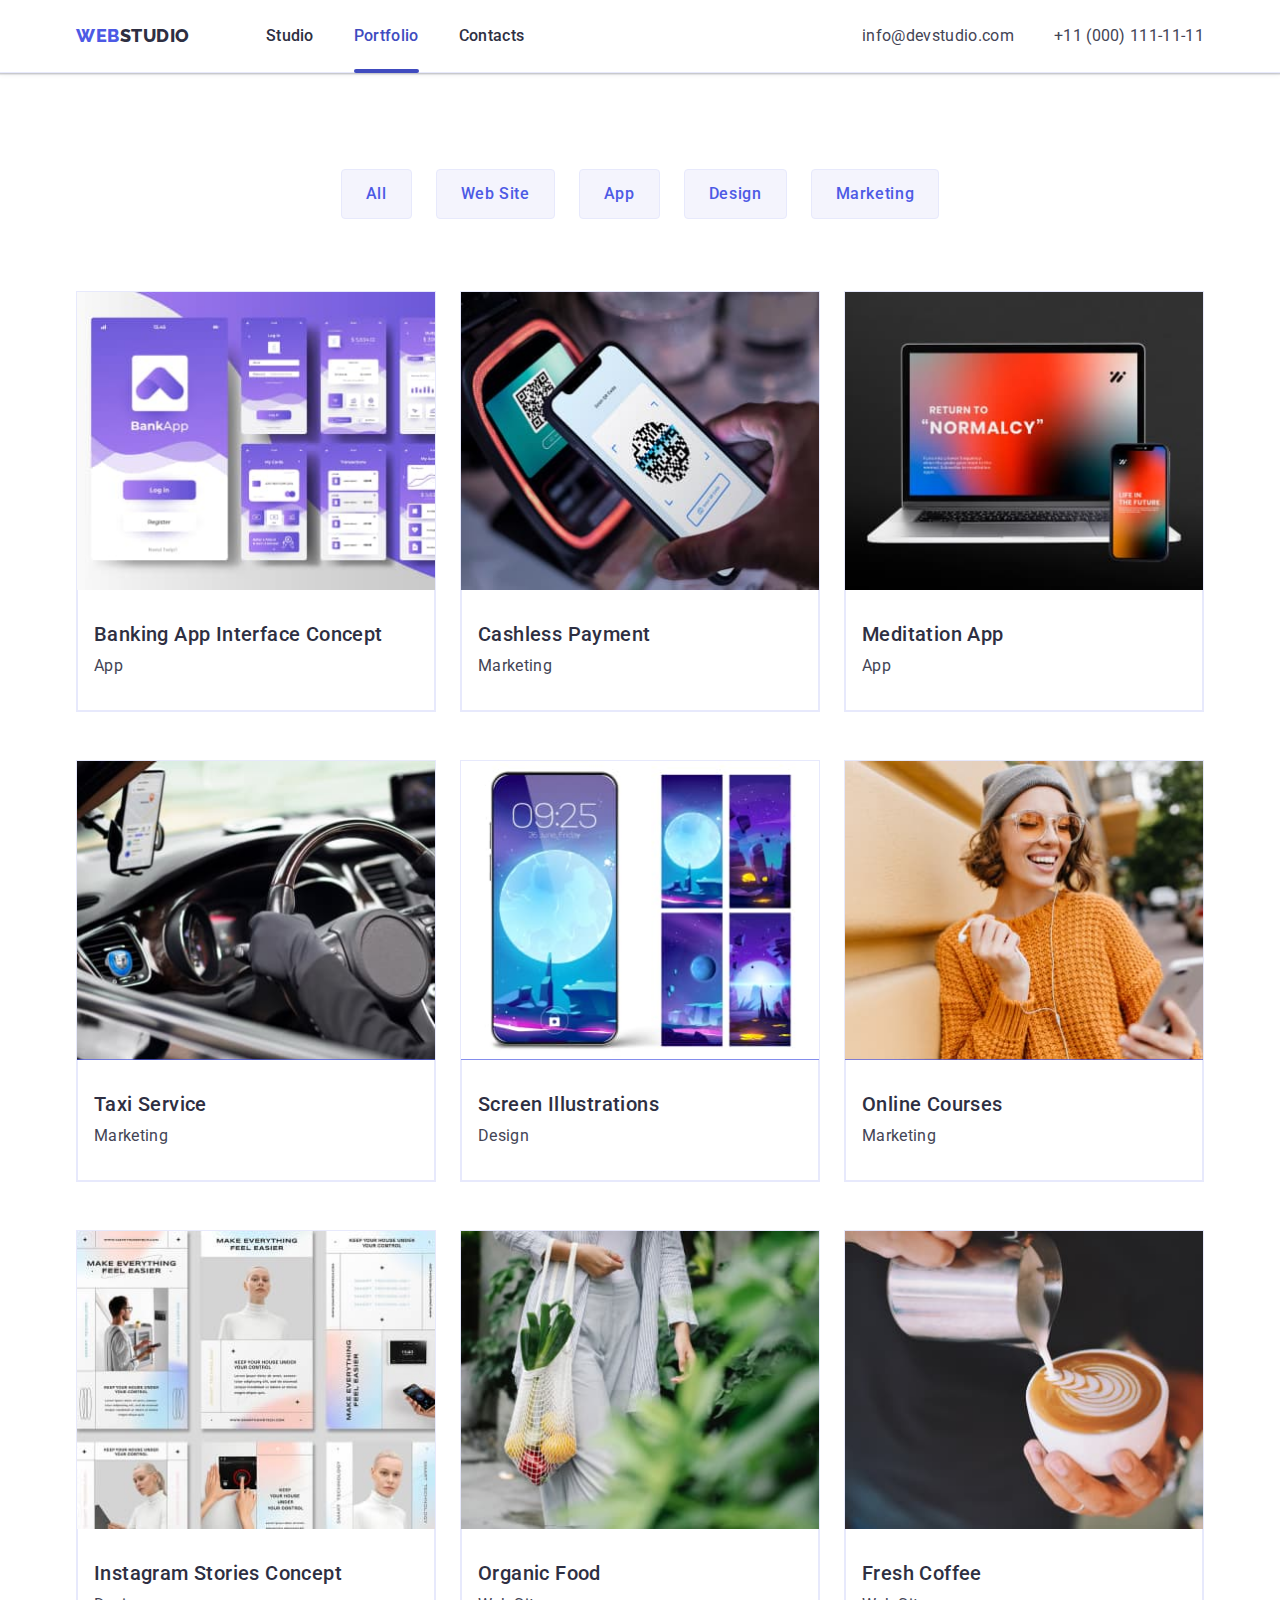
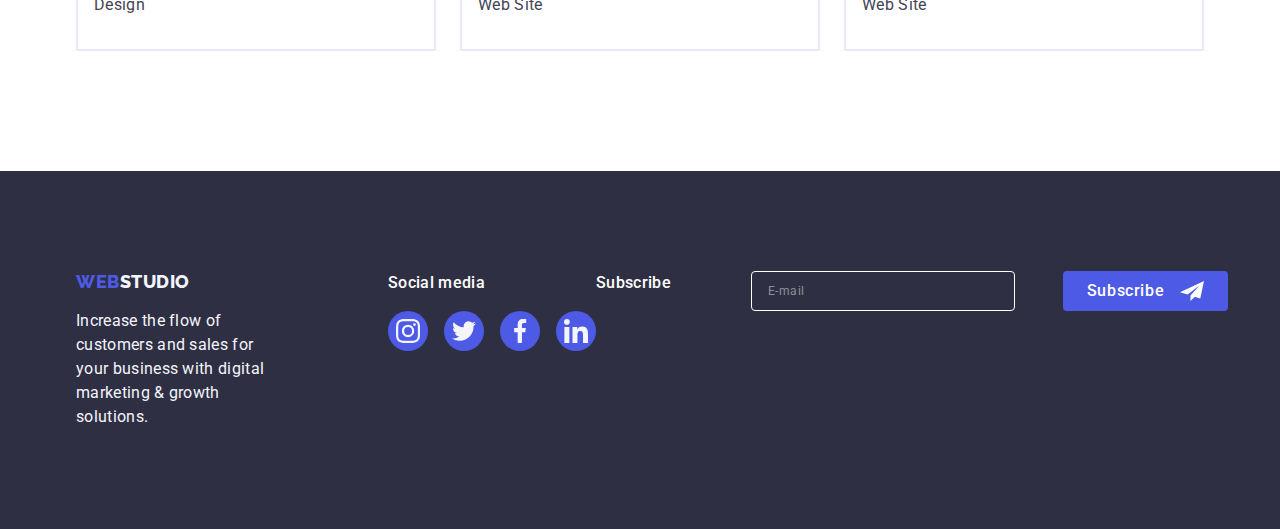
==== commit 1bf9f253: "1" ====
--- a/portfolio.html
+++ b/portfolio.html
@@ -320,10 +320,10 @@
             </li>
           </ul>
         </div>
-        <div class="footer-div">
+        <div class="footer__form">
+          <p class="footer__label">Subscribe</p>
           <form class="footer__email">
-            <p class="footer__label">Subscribe</p>
-            <label>
+            <label class="label-input">
               <input
                 type="email"
                 name="email"
--- a/css/styles.css
+++ b/css/styles.css
@@ -765,14 +765,21 @@
 		border-radius: 4px;
 		cursor: pointer;
 	}
+	.footer__form {
+		display: flex;
+		
+		
+
+		
+	}
 	.footer__email {
 		width: 453px;
 		display: flex;
 		align-items: end;
 		margin-left: 80px;
+		gap: 24px;
 	}
 	.footer__label {
-		display: flex;
 		font-size: 16px;
 		font-weight: 500;
 		line-height: 1.5;
@@ -780,18 +787,19 @@
 		color: var(--white-background);
 		margin-bottom: 16px;
 	}
+	.label-input {
+
+	}
 	.input {
 		width: 264px;
 		height: 40px;
 		display: flex;
 		padding-left: 16px;
-		padding-top: 8px;
-		padding-bottom: 8px;
 		border: 1px solid var(--white-background);
 		border-radius: 4px;
 		background-color: var(--hero-background);
 		font-size: 12px;
-		line-height: 2;
+		line-height: 1.5;
 		letter-spacing: 0.04em;	
 		color: var(--white-background);
 		
@@ -801,9 +809,10 @@
 		justify-content: center;
 		align-items: center;
 		border-radius: 4px;
-		width: 165px;
+		min-width: 165px;
 		height: 40px;
 		background-color: var(--primary-blue);
+		font-family: "Roboto", sans-serif;
 		font-size: 16px;
 		font-weight: 500;
 		line-height: 1.5;
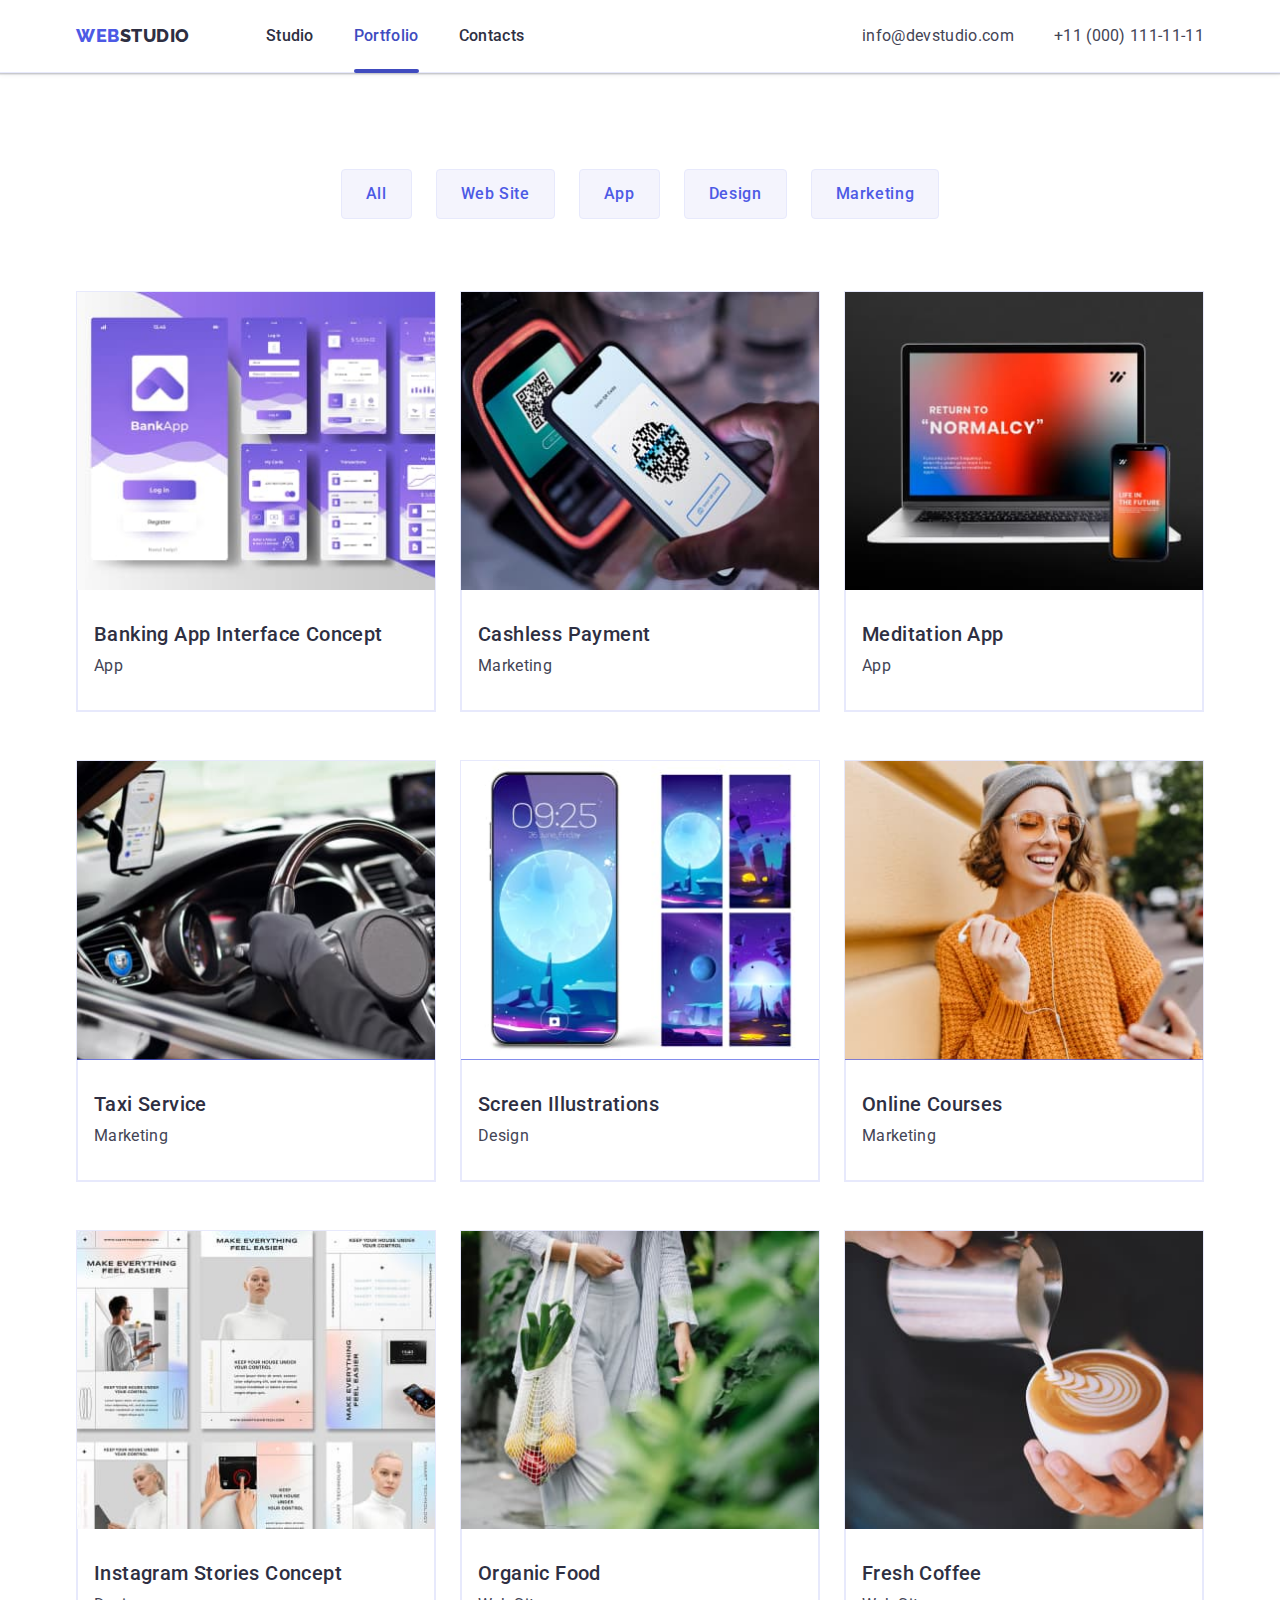
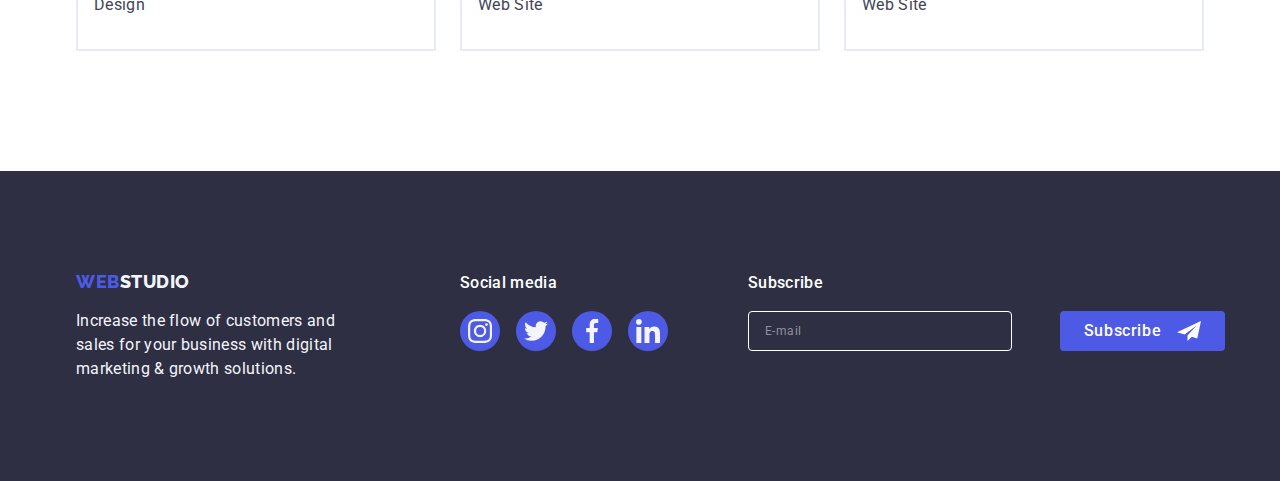
==== commit a2008f4c: "footer" ====
--- a/portfolio.html
+++ b/portfolio.html
@@ -322,6 +322,7 @@
         </div>
         <div class="footer__form">
           <p class="footer__label">Subscribe</p>
+
           <form class="footer__email">
             <label class="label-input">
               <input
--- a/css/styles.css
+++ b/css/styles.css
@@ -766,17 +766,13 @@
 		cursor: pointer;
 	}
 	.footer__form {
-		display: flex;
-		
-		
-
+		margin-left: 80px;
 		
 	}
 	.footer__email {
 		width: 453px;
 		display: flex;
-		align-items: end;
-		margin-left: 80px;
+		/* align-items: end; */
 		gap: 24px;
 	}
 	.footer__label {
